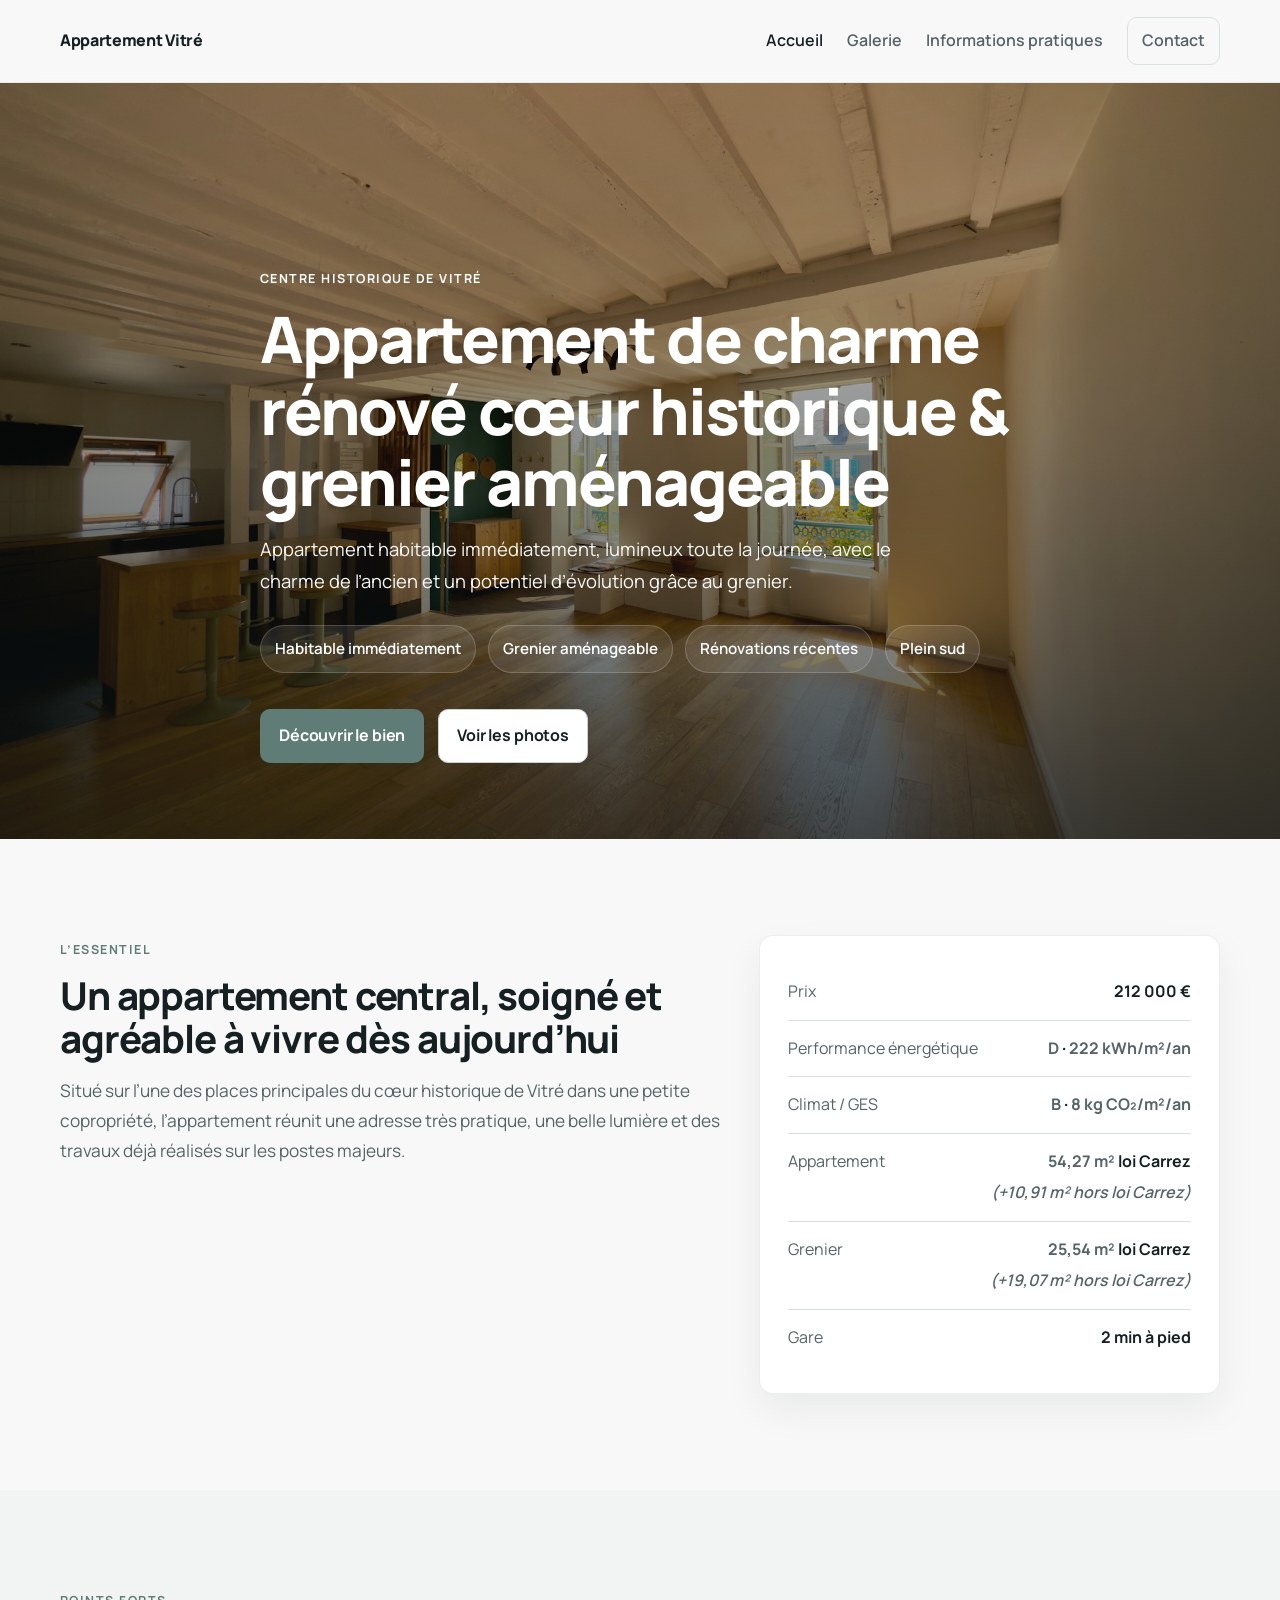
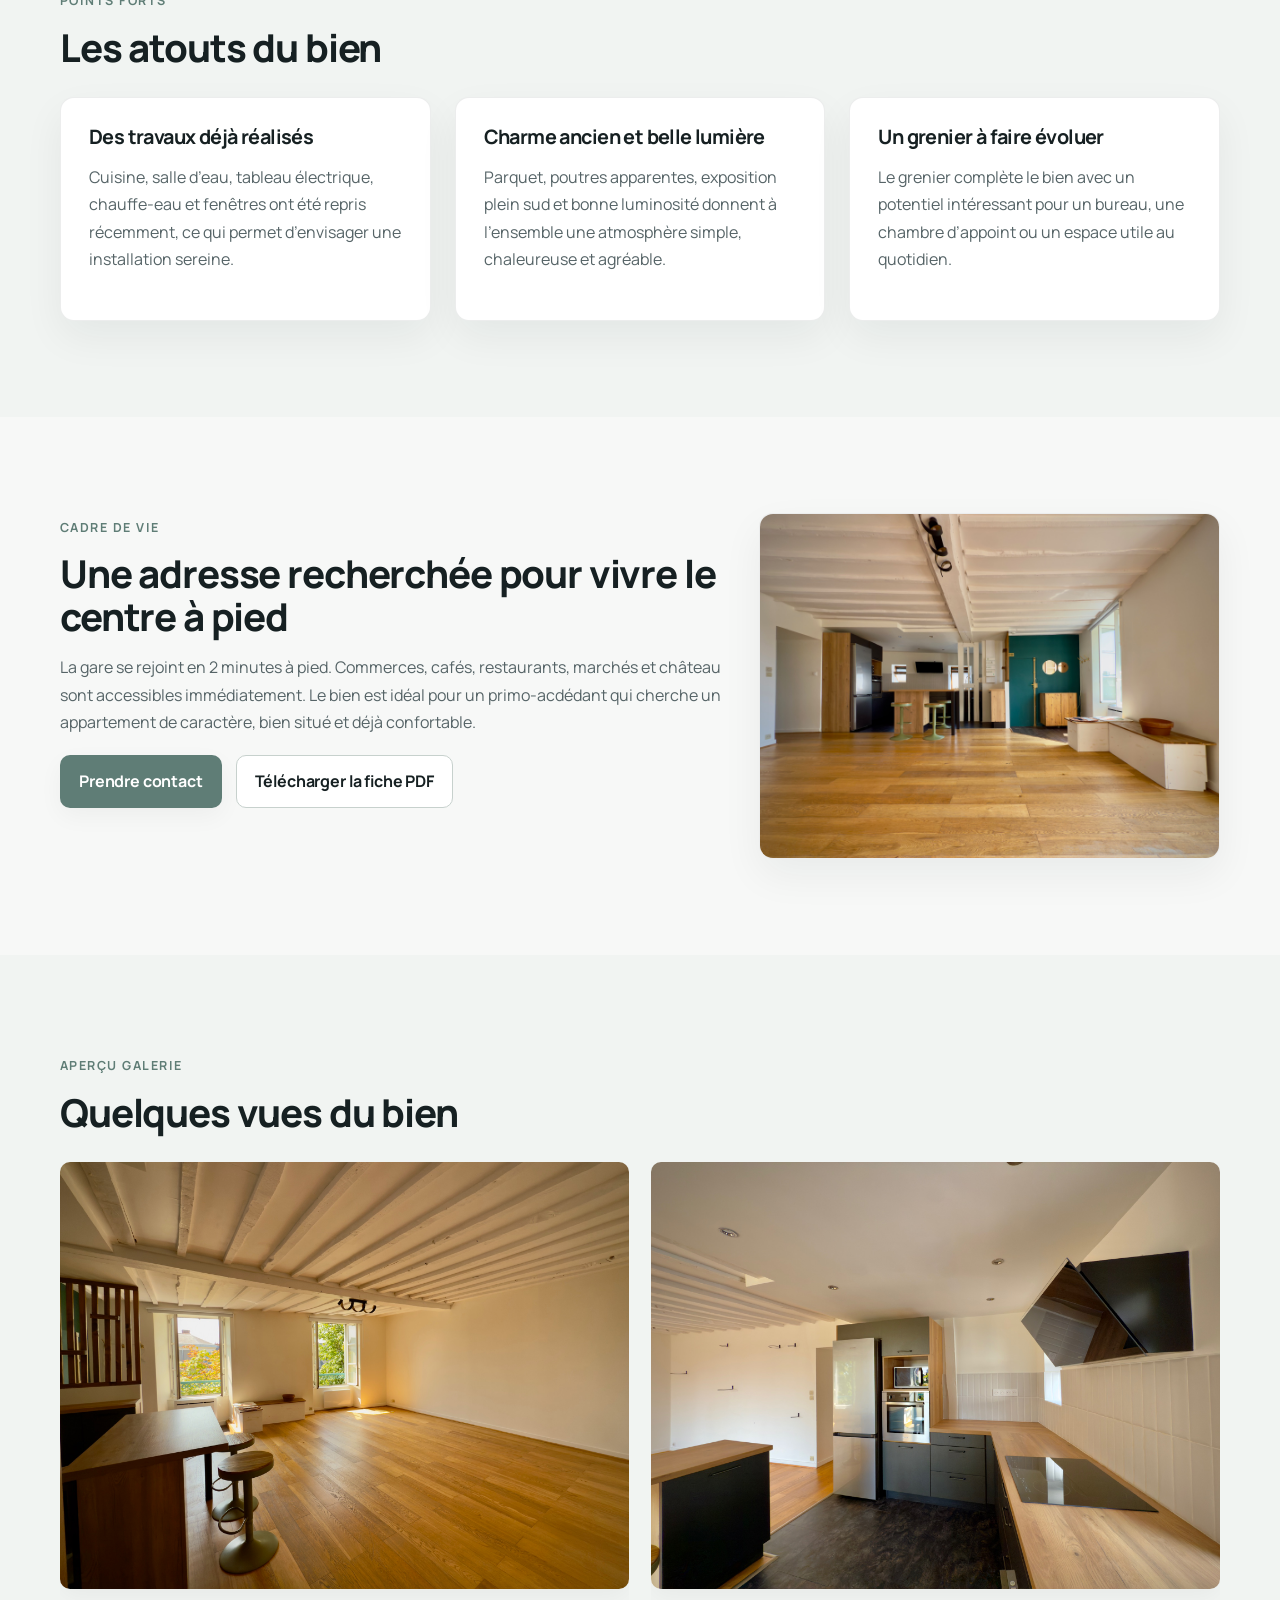
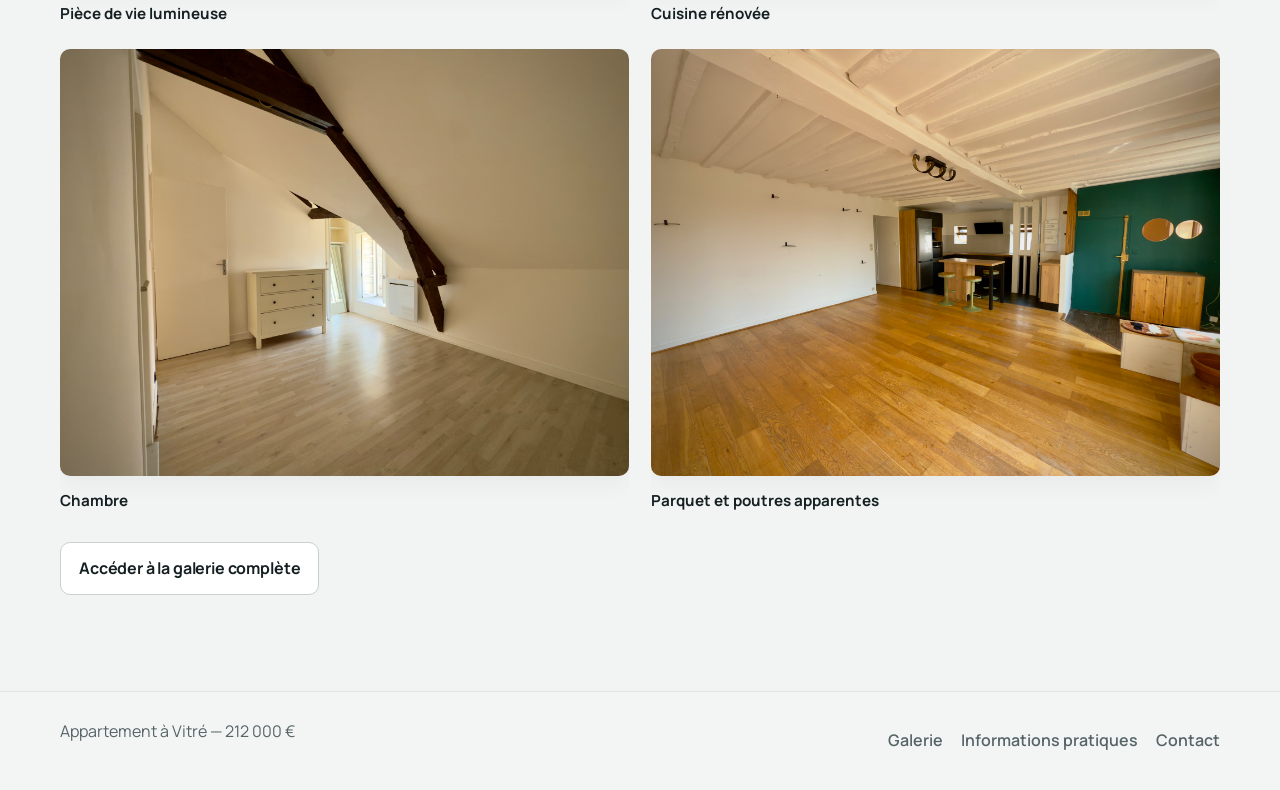
==== index.html @ 2f98e010 "Add files via upload" ====
<!DOCTYPE html>
<html lang="fr">
<head>
  <meta charset="UTF-8" />
  <meta name="viewport" content="width=device-width, initial-scale=1.0" />
  <title>Appartement de charme rénové à Vitré | Cœur historique</title>
  <meta name="description" content="Appartement de charme rénové au cœur historique de Vitré. Habitable immédiatement, lumineux, plein sud, avec grenier aménageable et gare à 2 minutes à pied." />
  <meta name="keywords" content="appartement Vitré, vente appartement Vitré, appartement centre historique Vitré, grenier aménageable, appartement rénové" />
  <meta name="author" content="Annonce appartement Vitré" />
  <meta name="robots" content="index, follow" />
  <meta property="og:title" content="Appartement de charme rénové cœur historique & grenier aménageable" />
  <meta property="og:description" content="Un appartement lumineux et rénové, au cœur historique de Vitré, avec cachet de l’ancien et potentiel complémentaire." />
  <meta property="og:type" content="website" />
  <meta property="og:image" content="assets/img/og-image.jpg" />
  <meta property="og:locale" content="fr_FR" />
  <link rel="preconnect" href="https://fonts.googleapis.com" />
  <link rel="preconnect" href="https://fonts.gstatic.com" crossorigin />
  <link href="https://fonts.googleapis.com/css2?family=Manrope:wght@400;500;600;700;800&display=swap" rel="stylesheet" />
  <link rel="icon" href="assets/img/favicon.png" />
  <link rel="stylesheet" href="assets/css/style.css" />
</head>
<body data-page="home">
  <header class="site-header">
    <div class="container header-inner">
      <a href="index.html" class="brand">Appartement Vitré</a>
      <button class="nav-toggle" aria-label="Ouvrir le menu">Menu</button>
      <nav class="site-nav" aria-label="Navigation principale">
        <a href="index.html" class="active">Accueil</a>
        <a href="galerie.html">Galerie</a>
        <a href="infos-pratiques.html">Informations pratiques</a>
        <a href="contact.html" class="btn btn-sm btn-ghost">Contact</a>
      </nav>
    </div>
  </header>

  <main>
    <section class="hero">
      <img src="assets/img/hero.jpg" alt="Vue principale de l'appartement à Vitré" class="hero-image" />
      <div class="hero-overlay"></div>
      <div class="container hero-content">
        <span class="eyebrow">Centre historique de Vitré</span>
        <h1 data-bind="title">Appartement de charme rénové cœur historique & grenier aménageable</h1>
        <p class="hero-text">
          Appartement habitable immédiatement, lumineux toute la journée, avec le charme de l’ancien et un potentiel d’évolution grâce au grenier.
        </p>
        <div class="hero-points">
          <span>Habitable immédiatement</span>
          <span>Grenier aménageable</span>
          <span>Rénovations récentes</span>
          <span>Plein sud</span>
        </div>
        <div class="hero-actions">
          <a href="infos-pratiques.html" class="btn">Découvrir le bien</a>
          <a href="galerie.html" class="btn btn-secondary">Voir les photos</a>
        </div>
      </div>
    </section>

    <section class="section">
      <div class="container intro-grid">
        <div>
          <span class="eyebrow">L’essentiel</span>
          <h2>Un appartement central, soigné et agréable à vivre dès aujourd’hui</h2>
          <p class="lead">
            Situé sur l’une des places principales du cœur historique de Vitré dans une petite copropriété, l’appartement réunit une adresse très pratique, une belle lumière et des travaux déjà réalisés sur les postes majeurs.
          </p>
        </div>
        <aside class="summary-panel">
          <div class="summary-row"><span>Prix</span><strong data-bind="price">210 000 €</strong></div>
          <div class="summary-row"><span>Performance énergétique</span><strong><span data-bind="dpe">D</span> · <span data-bind="dpeValue">222 kWh/m²/an</span></strong></div>
          <div class="summary-row"><span>Climat / GES</span><strong><span data-bind="ges">B</span> · <span data-bind="gesValue">8 kg CO₂/m²/an</span></strong></div>
          <div class="summary-row"><span>Appartement</span><strong><span data-bind="apartmentCarrez">54,27 m²</span> loi Carrez<br><span class="summary-subline extra-surface">(+<span data-bind="apartmentNonCarrez">10,91 m²</span> hors loi Carrez)</span></strong></div>
          <div class="summary-row"><span>Grenier</span><strong><span data-bind="grenierCarrez">25,54 m²</span> loi Carrez<br><span class="summary-subline extra-surface">(+<span data-bind="grenierNonCarrez">19,07 m²</span> hors loi Carrez)</span></strong></div>
          <div class="summary-row"><span>Gare</span><strong>2 min à pied</strong></div>
        </aside>
      </div>
    </section>

    <section class="section section-tint">
      <div class="container">
        <div class="section-heading compact">
          <span class="eyebrow">Points forts</span>
          <h2>Les atouts du bien</h2>
        </div>
        <div class="feature-grid feature-grid-3">
          <article class="card">
            <h3>Des travaux déjà réalisés</h3>
            <p>
              Cuisine, salle d’eau, tableau électrique, chauffe-eau et fenêtres ont été repris récemment, ce qui permet d’envisager une installation sereine.
            </p>
          </article>
          <article class="card">
            <h3>Charme ancien et belle lumière</h3>
            <p>
              Parquet, poutres apparentes, exposition plein sud et bonne luminosité donnent à l’ensemble une atmosphère simple, chaleureuse et agréable.
            </p>
          </article>
          <article class="card">
            <h3>Un grenier à faire évoluer</h3>
            <p>
              Le grenier complète le bien avec un potentiel intéressant pour un bureau, une chambre d’appoint ou un espace utile au quotidien.
            </p>
          </article>
        </div>
      </div>
    </section>

    <section class="section">
      <div class="container split-layout">
        <div>
          <span class="eyebrow">Cadre de vie</span>
          <h2>Une adresse recherchée pour vivre le centre à pied</h2>
          <p>
            La gare se rejoint en 2 minutes à pied. Commerces, cafés, restaurants, marchés et château sont accessibles immédiatement. Le bien est idéal pour un primo-acdédant qui cherche un appartement de caractère, bien situé et déjà confortable.
          </p>
          <div class="inline-actions">
            <a href="contact.html" class="btn">Prendre contact</a>
            <a href="assets/docs/fiche-appartement-vitre.pdf" data-pdf-link class="text-link" download>Télécharger la fiche PDF</a>
          </div>
        </div>
        <div class="photo-card">
          <img src="assets/img/og-image.jpg" alt="Vue intérieure de l'appartement" />
        </div>
      </div>
    </section>

    <section class="section section-tint">
      <div class="container">
        <div class="section-heading compact">
          <span class="eyebrow">Aperçu galerie</span>
          <h2>Quelques vues du bien</h2>
        </div>
        <div class="preview-grid" id="preview-grid"></div>
        <div class="section-footer-actions">
          <a href="galerie.html" class="btn btn-secondary">Accéder à la galerie complète</a>
        </div>
      </div>
    </section>
  </main>

  <footer class="site-footer">
    <div class="container footer-inner">
      <p>Appartement à Vitré — <span data-bind="price">210 000 €</span></p>
      <div class="footer-links">
        <a href="galerie.html">Galerie</a>
        <a href="infos-pratiques.html">Informations pratiques</a>
        <a href="contact.html">Contact</a>
      </div>
    </div>
  </footer>

  <button id="backToTop" class="back-to-top" aria-label="Retour en haut">↑</button>

  <script src="assets/js/data.js"></script>
  <script src="assets/js/main.js"></script>
</body>
</html>
---- assets/css/style.css ----
:root {
  --bg: #f7f8f7;
  --bg-soft: #f1f4f2;
  --surface: #ffffff;
  --surface-muted: #fbfcfb;
  --text: #162022;
  --text-soft: #566467;
  --line: #d9e1de;
  --line-strong: #c7d1cd;
  --accent: #5f7d76;
  --accent-dark: #48635c;
  --accent-soft: #e6eeeb;
  --shadow: 0 16px 40px rgba(22, 32, 34, 0.06);
  --shadow-soft: 0 8px 24px rgba(22, 32, 34, 0.045);
  --radius: 14px;
  --radius-sm: 10px;
  --container: 1160px;
  --transition: 0.22s ease;
}

* { box-sizing: border-box; }
html { scroll-behavior: smooth; }
body {
  margin: 0;
  font-family: "Manrope", Arial, sans-serif;
  background: var(--bg);
  color: var(--text);
  line-height: 1.72;
  -webkit-font-smoothing: antialiased;
  text-rendering: optimizeLegibility;
}
img { display: block; max-width: 100%; }
a { color: inherit; text-decoration: none; }
button, input, textarea { font: inherit; }

.container {
  width: min(100% - 40px, var(--container));
  margin: 0 auto;
}

.section { padding: 96px 0; }
.section-tint { background: var(--bg-soft); }

.eyebrow {
  display: inline-block;
  margin-bottom: 14px;
  font-size: 0.78rem;
  font-weight: 700;
  letter-spacing: 0.12em;
  text-transform: uppercase;
  color: var(--accent);
}

h1, h2, h3 {
  margin: 0 0 16px;
  line-height: 1.12;
  letter-spacing: -0.03em;
}

h1 { font-size: clamp(2.45rem, 5vw, 4.65rem); font-weight: 800; }
h2 { font-size: clamp(1.9rem, 3vw, 2.8rem); font-weight: 760; }
h3 { font-size: 1.24rem; font-weight: 720; }

p {
  margin: 0 0 18px;
  color: var(--text-soft);
}

.lead {
  font-size: 1.08rem;
  max-width: 760px;
}

.note {
  font-size: 0.95rem;
  color: var(--text-soft);
}

.label {
  font-size: 0.85rem;
  font-weight: 700;
  letter-spacing: 0.04em;
  text-transform: uppercase;
  color: var(--text-soft);
  margin-bottom: 6px;
}

.site-header {
  position: sticky;
  top: 0;
  z-index: 100;
  background: rgba(247, 248, 247, 0.9);
  backdrop-filter: blur(14px);
  border-bottom: 1px solid rgba(22, 32, 34, 0.06);
}

.header-inner {
  display: flex;
  align-items: center;
  justify-content: space-between;
  gap: 20px;
  min-height: 82px;
}

.brand {
  font-weight: 800;
  letter-spacing: -0.02em;
}

.site-nav {
  display: flex;
  align-items: center;
  gap: 24px;
}

.site-nav a {
  color: var(--text-soft);
  font-weight: 600;
  transition: color var(--transition);
}

.site-nav a:hover,
.site-nav a.active {
  color: var(--text);
}

.nav-toggle {
  display: none;
  border: 1px solid var(--line);
  background: var(--surface);
  color: var(--text);
  padding: 10px 14px;
  border-radius: 10px;
  cursor: pointer;
}

.btn,
.text-link {
  display: inline-flex;
  align-items: center;
  justify-content: center;
  min-height: 48px;
  padding: 12px 18px;
  border-radius: 10px;
  font-weight: 700;
  letter-spacing: -0.01em;
  transition: transform var(--transition), background var(--transition), border-color var(--transition), box-shadow var(--transition), color var(--transition);
}

.btn {
  border: 1px solid transparent;
  background: var(--accent);
  color: #ffffff;
  box-shadow: var(--shadow-soft);
}

.btn:hover {
  background: var(--accent-dark);
  transform: translateY(-1px);
}

.btn-secondary,
.text-link {
  background: var(--surface);
  color: var(--text);
  border: 1px solid var(--line-strong);
  box-shadow: none;
}

.btn-secondary:hover,
.text-link:hover,
.btn-ghost:hover {
  background: var(--surface-muted);
  transform: translateY(-1px);
}

.btn-ghost {
  background: transparent;
  color: var(--text);
  border-color: var(--line);
  box-shadow: none;
}

.btn-sm { min-height: 40px; padding: 9px 14px; }

.hero {
  position: relative;
  min-height: 84vh;
  display: grid;
  align-items: end;
  overflow: hidden;
}

.hero-image {
  position: absolute;
  inset: 0;
  width: 100%;
  height: 100%;
  object-fit: cover;
}

.hero-overlay {
  position: absolute;
  inset: 0;
  background: linear-gradient(180deg, rgba(15, 20, 20, 0.18) 0%, rgba(15, 20, 20, 0.42) 48%, rgba(15, 20, 20, 0.72) 100%);
}

.hero-content {
  position: relative;
  z-index: 2;
  padding: 124px 0 76px;
  max-width: 760px;
}

.hero-content h1,
.hero-content p,
.hero-content .eyebrow {
  color: #ffffff;
}

.hero-text {
  max-width: 660px;
  font-size: 1.15rem;
  opacity: 0.96;
}

.hero-points {
  display: flex;
  flex-wrap: wrap;
  gap: 12px;
  margin: 28px 0 36px;
}

.hero-points span {
  padding: 10px 14px;
  border-radius: 999px;
  border: 1px solid rgba(255, 255, 255, 0.18);
  background: rgba(255, 255, 255, 0.09);
  color: #ffffff;
  font-size: 0.95rem;
  font-weight: 600;
}

.hero-actions,
.inline-actions,
.section-footer-actions {
  display: flex;
  flex-wrap: wrap;
  align-items: center;
  gap: 14px;
}

.section-footer-actions {
  margin-top: 28px;
}

.page-hero {
  padding: 88px 0 32px;
}

.page-hero-light {
  background: linear-gradient(180deg, #f2f5f3 0%, #f7f8f7 100%);
}

.page-hero-inner { max-width: 760px; }

.intro-grid,
.split-layout,
.feature-grid-contact,
.energy-grid {
  display: grid;
  gap: 32px;
  align-items: start;
}

.intro-grid,
.split-layout {
  grid-template-columns: 1.3fr 0.9fr;
}

.split-layout-wide {
  grid-template-columns: 1.15fr 0.85fr;
}

.split-layout-balanced {
  align-items: stretch;
}

.summary-panel,
.card,
.table-card,
.photo-card,
.map-card,
.energy-card {
  background: var(--surface);
  border: 1px solid rgba(22, 32, 34, 0.08);
  box-shadow: var(--shadow);
  border-radius: var(--radius);
}

.summary-panel,
.card,
.energy-card {
  padding: 28px;
}

.summary-panel.stacked .summary-row {
  align-items: start;
}

.summary-panel-balanced {
  height: 100%;
  display: flex;
  flex-direction: column;
  justify-content: center;
}

.summary-row {
  display: flex;
  justify-content: space-between;
  gap: 16px;
  padding: 14px 0;
  border-bottom: 1px solid var(--line);
}

.summary-row:last-child { border-bottom: 0; }
.summary-row span { color: var(--text-soft); }
.summary-row strong { color: var(--text); text-align: right; }
.summary-subline {
  display: inline-block;
  margin-top: 4px;
  font-weight: 600;
  color: var(--text-soft);
}

.section-heading {
  max-width: 780px;
  margin-bottom: 34px;
}

.section-heading.compact {
  margin-bottom: 28px;
}

.feature-grid {
  display: grid;
  gap: 24px;
}

.feature-grid-3 { grid-template-columns: repeat(3, 1fr); }
.feature-grid-2 { grid-template-columns: repeat(2, 1fr); }
.feature-grid-contact { grid-template-columns: 0.8fr 1.2fr; }

.photo-card,
.map-card,
.preview-card,
.gallery-card {
  overflow: hidden;
}

.photo-card img {
  width: 100%;
  height: 100%;
  min-height: 340px;
  object-fit: cover;
}

.preview-grid {
  display: grid;
  grid-template-columns: repeat(2, minmax(0, 1fr));
  gap: 22px;
  align-items: start;
}

.preview-card {
  display: flex;
  flex-direction: column;
  gap: 12px;
}

.preview-media {
  position: relative;
  border-radius: var(--radius-sm);
  overflow: hidden;
  background: var(--surface);
  box-shadow: var(--shadow-soft);
  aspect-ratio: 4 / 3;
}

.preview-media img,
.gallery-media img {
  width: 100%;
  height: 100%;
  object-fit: cover;
  object-position: center;
  transition: transform var(--transition);
}

.preview-card:hover img,
.gallery-card:hover img {
  transform: scale(1.03);
}

.preview-caption {
  font-size: 0.95rem;
  font-weight: 700;
  color: var(--text);
}

.gallery-layout {
  display: grid;
  grid-template-columns: repeat(3, minmax(0, 1fr));
  gap: 24px;
  align-items: start;
}

.gallery-card {
  display: flex;
  flex-direction: column;
  gap: 12px;
  cursor: pointer;
}

.gallery-classic .gallery-media {
  position: relative;
  border-radius: var(--radius-sm);
  overflow: hidden;
  background: var(--surface);
  box-shadow: var(--shadow-soft);
  aspect-ratio: 4 / 3;
}

.gallery-caption {
  font-size: 0.96rem;
  font-weight: 700;
  color: var(--text);
}

.table-card { overflow: hidden; }
.info-table {
  width: 100%;
  border-collapse: collapse;
}
.info-table th,
.info-table td {
  padding: 18px 20px;
  text-align: left;
  border-bottom: 1px solid var(--line);
  vertical-align: top;
}
.info-table th {
  width: 34%;
  color: var(--text);
  background: #f8faf9;
}

.detail-list {
  margin: 0;
  padding-left: 18px;
  color: var(--text-soft);
}
.detail-list li { margin-bottom: 10px; }

.energy-grid {
  grid-template-columns: repeat(2, 1fr);
}

.energy-score {
  display: inline-flex;
  align-items: center;
  justify-content: center;
  width: 52px;
  height: 52px;
  border-radius: 10px;
  background: var(--accent-soft);
  color: var(--accent-dark);
  font-size: 1.4rem;
  font-weight: 800;
  margin-bottom: 14px;
}

.energy-card p:last-child { margin-bottom: 0; }

.map-card iframe {
  display: block;
  width: 100%;
  min-height: 340px;
  border: 0;
}

.align-card {
  height: 100%;
}

.align-card iframe {
  min-height: 100%;
}

.secondary-map iframe {
  min-height: 320px;
}

.contact-block + .contact-block { margin-top: 28px; }
.contact-link {
  color: var(--accent-dark);
  font-weight: 700;
}
.contact-form { margin-top: 10px; }
.form-grid {
  display: grid;
  grid-template-columns: repeat(2, 1fr);
  gap: 18px;
}
.form-group { margin-bottom: 18px; }
label {
  display: block;
  margin-bottom: 8px;
  font-weight: 700;
}
input,
textarea {
  width: 100%;
  border: 1px solid var(--line-strong);
  border-radius: 10px;
  background: #ffffff;
  color: var(--text);
  padding: 14px 15px;
}
textarea { resize: vertical; }

.site-footer {
  padding: 26px 0;
  border-top: 1px solid rgba(22, 32, 34, 0.08);
  background: #f3f5f4;
}
.footer-inner {
  display: flex;
  justify-content: space-between;
  align-items: center;
  gap: 18px;
}
.footer-links {
  display: flex;
  flex-wrap: wrap;
  gap: 18px;
}
.footer-links a {
  color: var(--text-soft);
  font-weight: 600;
}

.back-to-top {
  position: fixed;
  right: 18px;
  bottom: 18px;
  width: 46px;
  height: 46px;
  border: 0;
  border-radius: 10px;
  background: var(--accent);
  color: #ffffff;
  cursor: pointer;
  box-shadow: var(--shadow-soft);
  opacity: 0;
  visibility: hidden;
  transition: opacity var(--transition), visibility var(--transition), transform var(--transition);
}
.back-to-top.show {
  opacity: 1;
  visibility: visible;
}

.lightbox {
  position: fixed;
  inset: 0;
  background: rgba(8, 12, 13, 0.92);
  display: none;
  align-items: center;
  justify-content: center;
  padding: 24px;
  z-index: 300;
}
.lightbox.open { display: flex; }
.lightbox img {
  max-width: min(92vw, 1180px);
  max-height: 80vh;
  width: auto;
  height: auto;
  object-fit: contain;
  border-radius: 12px;
  box-shadow: var(--shadow);
}

.lightbox-close,
.lightbox-prev,
.lightbox-next {
  position: absolute;
  width: 48px;
  height: 48px;
  border: 0;
  border-radius: 10px;
  background: rgba(255, 255, 255, 0.12);
  color: #ffffff;
  cursor: pointer;
  font-size: 1.55rem;
}
.lightbox-close { top: 18px; right: 18px; }
.lightbox-prev { left: 18px; }
.lightbox-next { right: 18px; }
.lightbox-caption {
  position: absolute;
  left: 50%;
  bottom: 18px;
  transform: translateX(-50%);
  color: #ffffff;
  text-align: center;
  width: min(90vw, 680px);
}

@media (max-width: 980px) {
  .intro-grid,
  .split-layout,
  .feature-grid-contact,
  .energy-grid {
    grid-template-columns: 1fr;
  }

  .feature-grid-3 { grid-template-columns: 1fr 1fr; }
  .feature-grid-2 { grid-template-columns: 1fr; }

  .preview-grid,
  .gallery-layout {
    grid-template-columns: repeat(2, minmax(0, 1fr));
  }

  .preview-card .preview-media,
  .gallery-card .gallery-media {
    aspect-ratio: 4 / 3;
  }
}

@media (max-width: 760px) {
  .section { padding: 72px 0; }

  .nav-toggle { display: inline-flex; }

  .site-nav {
    display: none;
    width: 100%;
    flex-direction: column;
    align-items: stretch;
    padding-bottom: 16px;
  }

  .site-nav.open { display: flex; }

  .feature-grid-3,
  .form-grid,
  .preview-grid,
  .gallery-layout {
    grid-template-columns: 1fr;
  }

  .hero {
    min-height: 76vh;
  }

  .hero-content {
    padding: 112px 0 56px;
  }

  .footer-inner {
    flex-direction: column;
    align-items: flex-start;
  }

  .info-table th,
  .info-table td {
    display: block;
    width: 100%;
  }

  .info-table th {
    border-bottom: 0;
    padding-bottom: 4px;
  }

  .info-table td {
    padding-top: 4px;
  }

  .lightbox-prev,
  .lightbox-next {
    bottom: 74px;
    top: auto;
  }
}


.extra-surface {
  font-style: italic;
  color: var(--text-soft);
  white-space: nowrap;
}
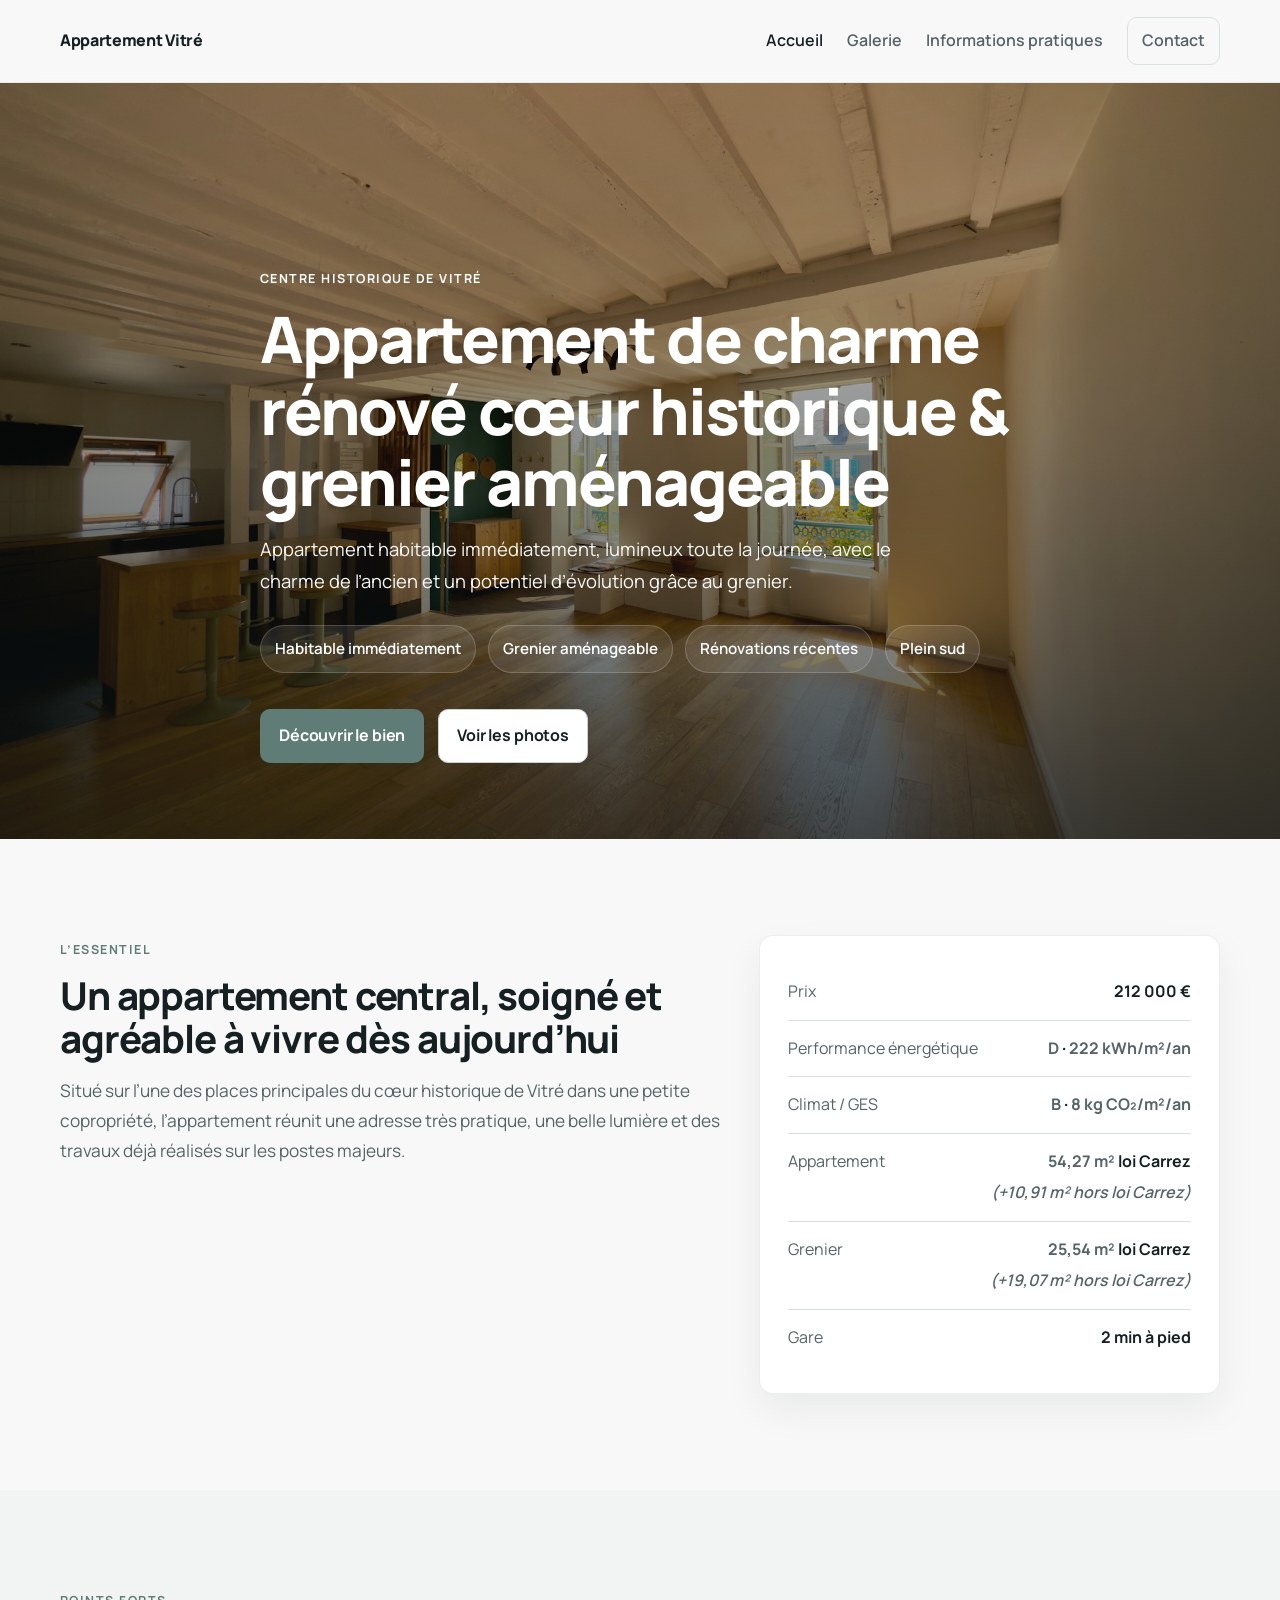
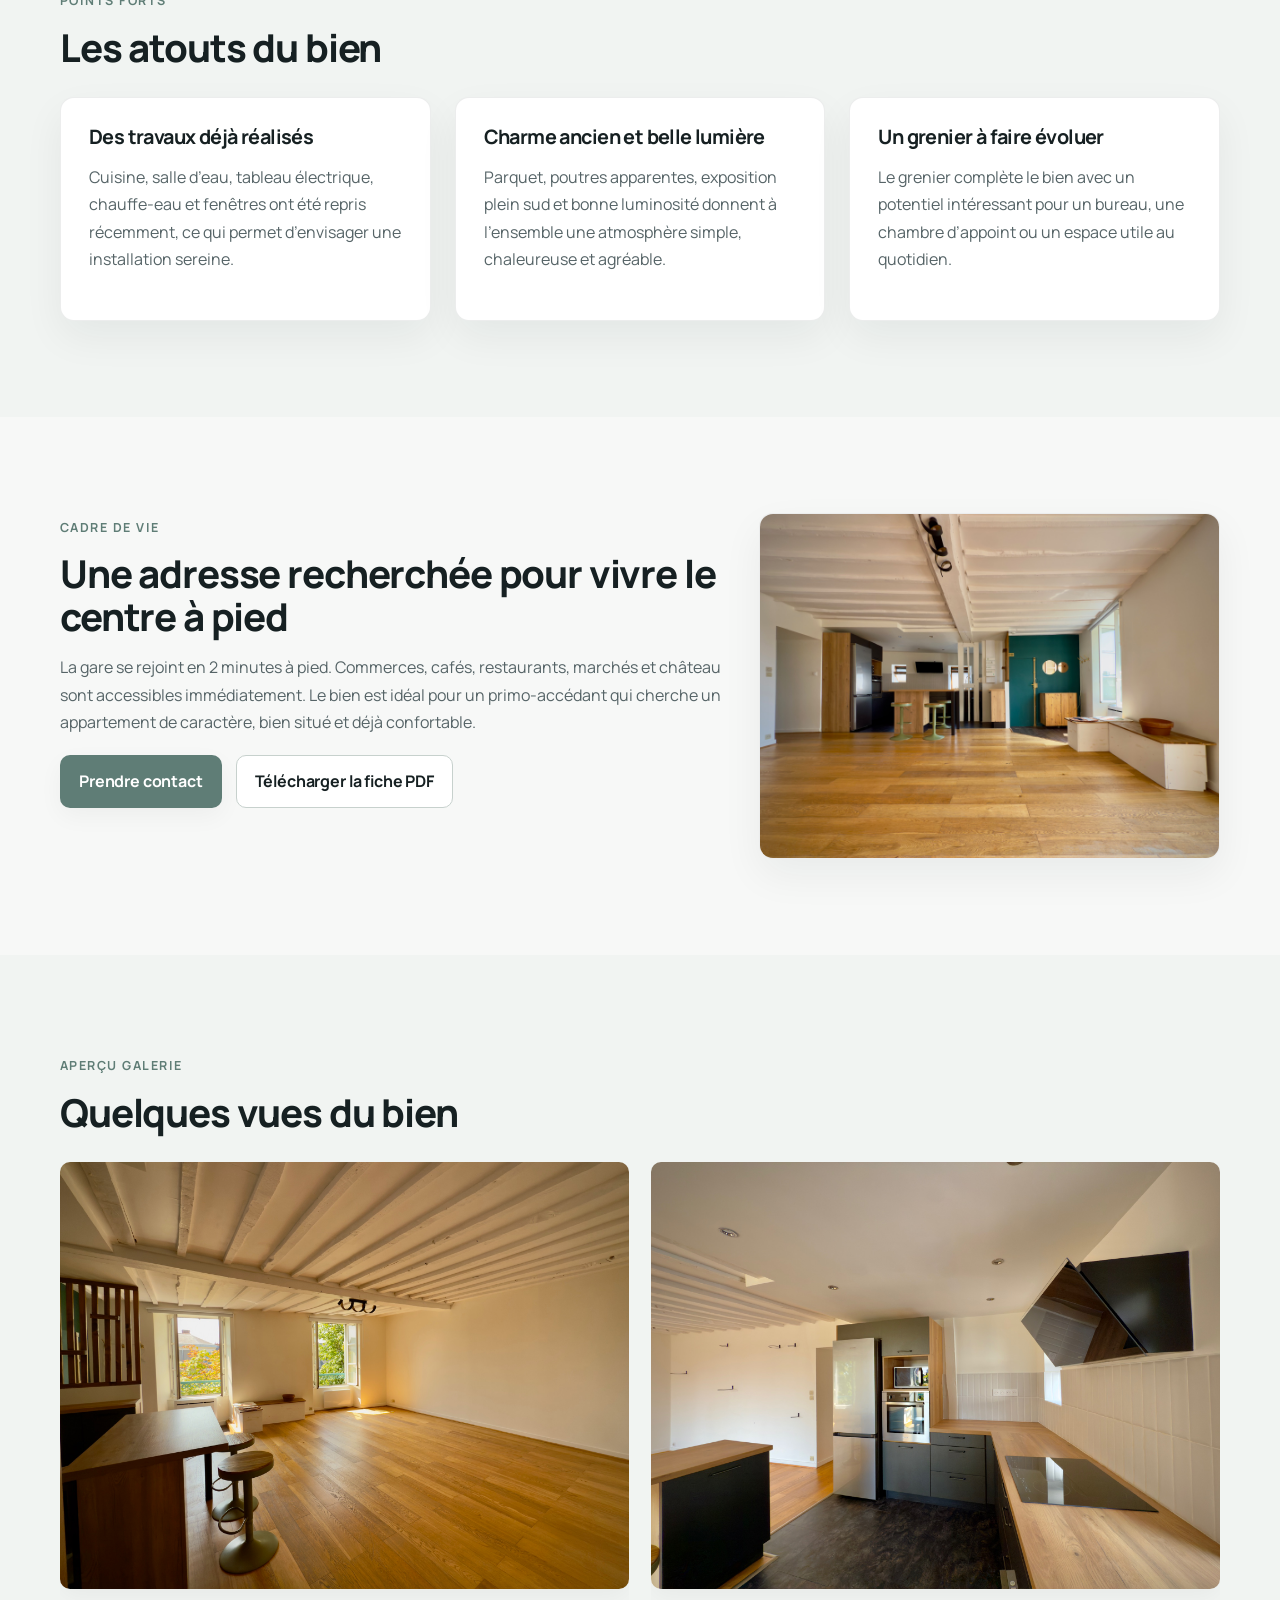
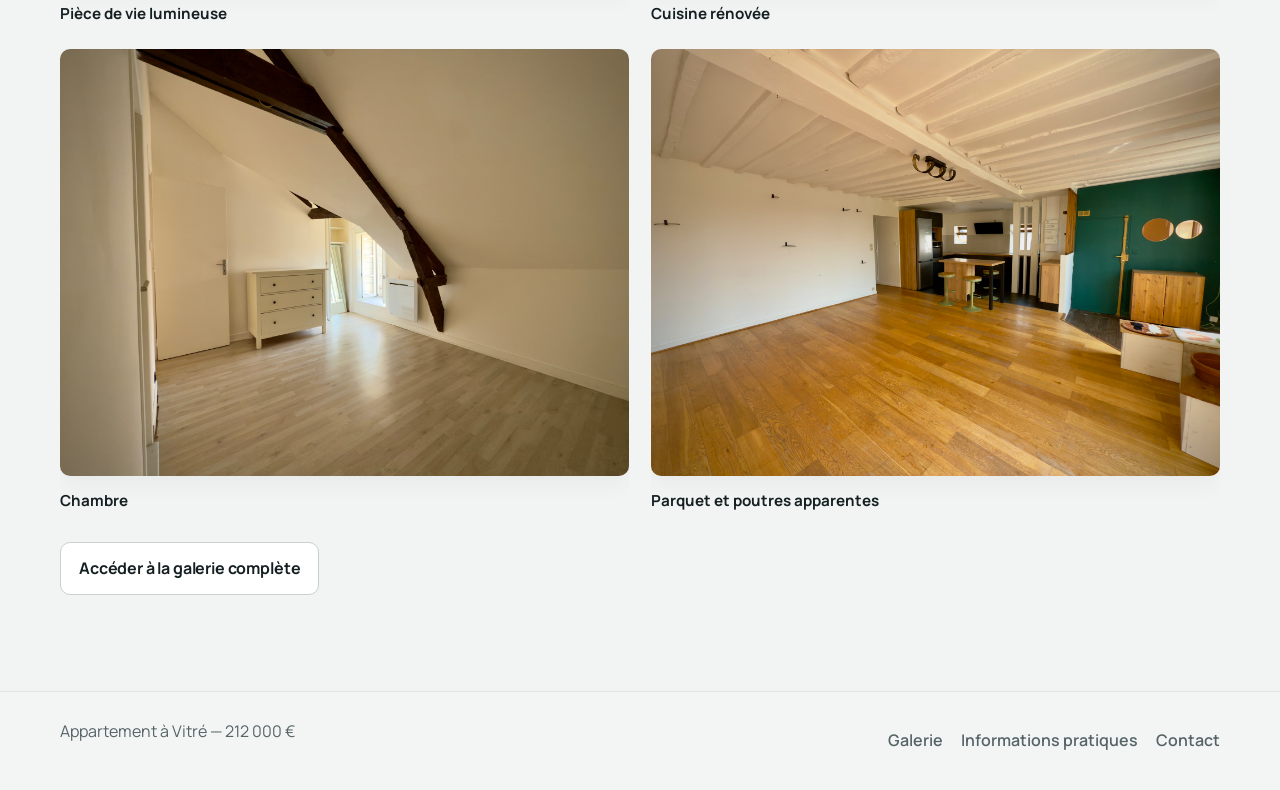
==== commit 3cb675f3: "Add files via upload" ====
--- a/index.html
+++ b/index.html
@@ -111,7 +111,7 @@
           <span class="eyebrow">Cadre de vie</span>
           <h2>Une adresse recherchée pour vivre le centre à pied</h2>
           <p>
-            La gare se rejoint en 2 minutes à pied. Commerces, cafés, restaurants, marchés et château sont accessibles immédiatement. Le bien est idéal pour un primo-acdédant qui cherche un appartement de caractère, bien situé et déjà confortable.
+            La gare se rejoint en 2 minutes à pied. Commerces, cafés, restaurants, marchés et château sont accessibles immédiatement. Le bien est idéal pour un primo-accédant qui cherche un appartement de caractère, bien situé et déjà confortable.
           </p>
           <div class="inline-actions">
             <a href="contact.html" class="btn">Prendre contact</a>
